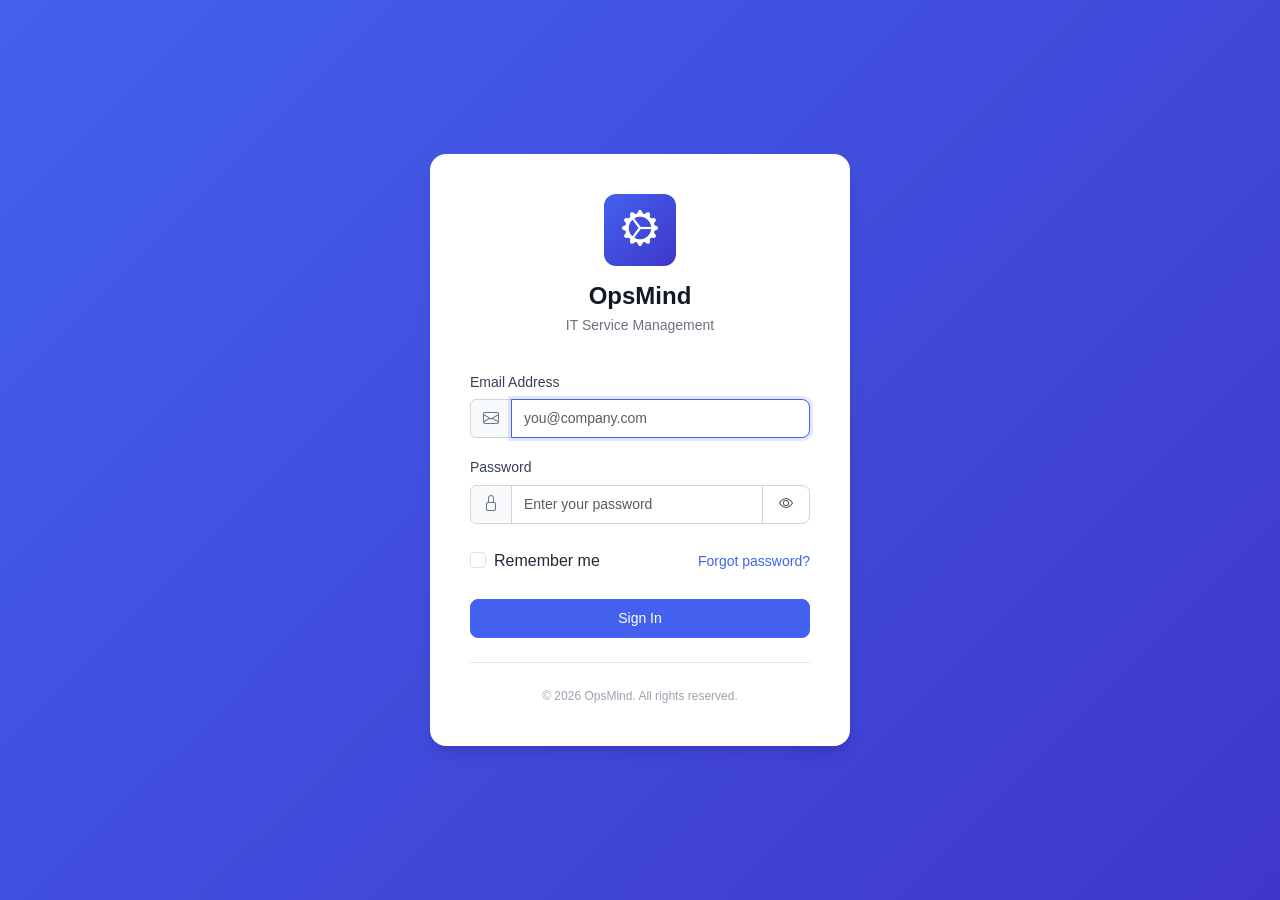
==== ai-insights.html @ b930836d "feat: Add AI Insights page and integrate SLA breach prediction functionality - Updated config.js to " ====
<!DOCTYPE html>
<html lang="en">
<head>
    <meta charset="UTF-8">
    <meta name="viewport" content="width=device-width, initial-scale=1.0">
    <meta name="description" content="OpsMind AI Insights - SLA Breach Predictions">
    <title>AI Insights - OpsMind</title>
    
    <!-- Bootstrap 5 CSS -->
    <link href="https://cdn.jsdelivr.net/npm/bootstrap@5.3.2/dist/css/bootstrap.min.css" rel="stylesheet">
    <!-- Bootstrap Icons -->
    <link href="https://cdn.jsdelivr.net/npm/bootstrap-icons@1.11.1/font/bootstrap-icons.css" rel="stylesheet">
    <!-- Custom CSS -->
    <link href="/assets/css/main.css" rel="stylesheet">

    <!-- Runtime config (must be before any app/service scripts) -->
    <script src="/assets/js/config.js"></script>
</head>
<body class="app-body">
    <!-- Navigation -->
    <nav class="navbar-main" id="navbar-container">
        <button class="navbar-menu-item sidebar-toggle" id="sidebarToggle" aria-label="Toggle sidebar">
            <i class="bi bi-list"></i>
        </button>
        <a href="dashboard.html" class="navbar-brand">
            <span class="navbar-brand-icon"><i class="bi bi-gear-wide-connected"></i></span>
            <span class="d-none d-sm-inline">OpsMind</span>
        </a>
        <div class="navbar-menu">
            <button class="navbar-menu-item d-none d-md-flex" id="globalSearch" aria-label="Global search"><i class="bi bi-search"></i></button>
            <button class="navbar-menu-item" id="notificationsBtn" aria-label="Notifications"><i class="bi bi-bell"></i><span class="notification-badge" id="notificationBadge"></span></button>
            <button class="navbar-menu-item d-none d-md-flex" id="helpBtn" aria-label="Help"><i class="bi bi-question-circle"></i></button>
            <div class="dropdown">
                <div class="navbar-user" data-bs-toggle="dropdown" aria-expanded="false" role="button">
                    <div class="navbar-user-avatar" id="userAvatar">DU</div>
                    <div class="navbar-user-info">
                        <div class="navbar-user-name" id="userName">Demo User</div>
                        <div class="navbar-user-role" id="userRole">Technician</div>
                    </div>
                    <i class="bi bi-chevron-down d-none d-md-inline text-muted"></i>
                </div>
                <ul class="dropdown-menu dropdown-menu-end">
                    <li><div class="dropdown-header"><strong id="dropdownUserName">Demo User</strong><small class="text-muted d-block" id="dropdownUserEmail">demo@opsmind.io</small></div></li>
                    <li><hr class="dropdown-divider"></li>
                    <li><a class="dropdown-item" href="#"><i class="bi bi-person me-2"></i> Profile</a></li>
                    <li><a class="dropdown-item" href="#"><i class="bi bi-gear me-2"></i> Settings</a></li>
                    <li><hr class="dropdown-divider"></li>
                    <li><a class="dropdown-item text-danger" href="#" id="logoutBtn"><i class="bi bi-box-arrow-right me-2"></i> Sign Out</a></li>
                </ul>
            </div>
        </div>
    </nav>

    <div class="app-wrapper">
        <!-- Sidebar -->
        <aside class="sidebar" id="sidebar-container">
            <nav class="sidebar-nav">
                <div class="sidebar-section">
                    <div class="sidebar-section-title">Main</div>
                    <a href="dashboard.html" class="sidebar-link" data-page="dashboard"><i class="bi bi-grid-1x2"></i><span>Dashboard</span></a>
                    <a href="tickets.html" class="sidebar-link" data-page="tickets"><i class="bi bi-ticket-detailed"></i><span>Tickets</span></a>
                    <a href="workflows.html" class="sidebar-link" data-page="workflows"><i class="bi bi-diagram-3"></i><span>Workflows</span></a>
                </div>
                <div class="sidebar-section">
                    <div class="sidebar-section-title">Management</div>
                    <a href="#" class="sidebar-link" data-page="assets"><i class="bi bi-hdd-stack"></i><span>Assets</span></a>
                    <a href="#" class="sidebar-link" data-page="knowledge"><i class="bi bi-book"></i><span>Knowledge Base</span></a>
                    <a href="#" class="sidebar-link" data-page="sla"><i class="bi bi-speedometer2"></i><span>SLA Policies</span></a>
                </div>
                <div class="sidebar-section">
                    <div class="sidebar-section-title">AI & Automation</div>
                    <a href="ai-insights.html" class="sidebar-link active" data-page="ai-insights"><i class="bi bi-robot"></i><span>AI Insights</span></a>
                    <a href="#" class="sidebar-link" data-page="automations"><i class="bi bi-lightning-charge"></i><span>Automations</span></a>
                </div>
                <div class="sidebar-section">
                    <div class="sidebar-section-title">Reports</div>
                    <a href="#" class="sidebar-link" data-page="analytics"><i class="bi bi-graph-up"></i><span>Analytics</span></a>
                    <a href="#" class="sidebar-link" data-page="reports"><i class="bi bi-file-earmark-bar-graph"></i><span>Reports</span></a>
                </div>
            </nav>
        </aside>
        <div class="sidebar-backdrop" id="sidebarBackdrop"></div>

        <!-- Main Content -->
        <main class="main-content">
            <!-- Page Header -->
            <div class="page-header">
                <div class="page-header-content">
                    <h1 class="page-title">
                        <i class="bi bi-robot me-2"></i>AI Insights
                    </h1>
                    <p class="page-subtitle">Analyze tickets with AI-powered SLA breach predictions</p>
                </div>
            </div>

            <!-- Page Content -->
            <div class="page-content">
                <!-- Info Card -->
                <div class="alert alert-info d-flex align-items-center mb-4" role="alert">
                    <i class="bi bi-info-circle-fill me-2 fs-5"></i>
                    <div>
                        Click the <strong>"Analyze"</strong> button next to any ticket to get AI-powered SLA breach predictions. Your feedback helps improve our AI models.
                    </div>
                </div>

                <!-- Tickets Table Card -->
                <div class="card">
                    <div class="card-header d-flex justify-content-between align-items-center">
                        <div class="d-flex align-items-center">
                            <h5 class="card-title mb-0">
                                <i class="bi bi-ticket-detailed me-2"></i>
                                <span id="ticketCount">All Tickets</span>
                            </h5>
                        </div>
                        <div class="d-flex gap-2">
                            <button class="btn btn-outline-secondary btn-sm" id="refreshBtn">
                                <i class="bi bi-arrow-clockwise me-1"></i> Refresh
                            </button>
                        </div>
                    </div>
                    <div class="card-body p-0">
                        <!-- Table View -->
                        <div class="table-responsive" id="tableView">
                            <table class="table table-hover align-middle mb-0">
                                <thead>
                                    <tr>
                                        <th>Ticket ID</th>
                                        <th>Subject</th>
                                        <th>Priority</th>
                                        <th>Status</th>
                                        <th>Created</th>
                                        <th class="text-end">AI Analysis</th>
                                    </tr>
                                </thead>
                                <tbody id="ticketsTableBody">
                                    <!-- Loading skeleton rows -->
                                    <tr class="loading-row">
                                        <td colspan="6">
                                            <div class="d-flex justify-content-center py-4">
                                                <div class="spinner-border text-primary" role="status">
                                                    <span class="visually-hidden">Loading tickets...</span>
                                                </div>
                                            </div>
                                        </td>
                                    </tr>
                                </tbody>
                            </table>
                        </div>

                        <!-- Empty State -->
                        <div class="empty-state d-none" id="ticketsEmpty">
                            <i class="bi bi-inbox"></i>
                            <h4>No Tickets Found</h4>
                            <p>There are no tickets to analyze.</p>
                        </div>

                        <!-- Error State -->
                        <div class="error-state d-none" id="ticketsError">
                            <i class="bi bi-exclamation-circle"></i>
                            <h4>Unable to Load Tickets</h4>
                            <p id="ticketsErrorMessage">An error occurred while loading tickets.</p>
                            <button class="btn btn-primary" id="retryLoadTickets">
                                <i class="bi bi-arrow-clockwise me-1"></i> Try Again
                            </button>
                        </div>
                    </div>
                    <div class="card-footer" id="ticketsPagination">
                        <!-- Pagination -->
                        <div class="d-flex justify-content-between align-items-center">
                            <div class="pagination-info">
                                Showing <span id="showingFrom">1</span> to <span id="showingTo">10</span> of <span id="totalTickets">0</span> tickets
                            </div>
                            <nav aria-label="Tickets pagination">
                                <ul class="pagination pagination-sm mb-0" id="paginationList">
                                    <!-- Pagination will be rendered here -->
                                </ul>
                            </nav>
                        </div>
                    </div>
                </div>
            </div>
        </main>
    </div>

    <!-- AI Analysis Modal -->
    <div class="modal fade" id="aiAnalysisModal" tabindex="-1" aria-labelledby="aiAnalysisModalLabel" aria-hidden="true">
        <div class="modal-dialog modal-dialog-centered">
            <div class="modal-content">
                <div class="modal-header bg-primary text-white">
                    <h5 class="modal-title" id="aiAnalysisModalLabel">
                        <i class="bi bi-robot me-2"></i>AI SLA Breach Analysis
                    </h5>
                    <button type="button" class="btn-close btn-close-white" data-bs-dismiss="modal" aria-label="Close"></button>
                </div>
                <div class="modal-body">
                    <!-- Loading State -->
                    <div class="text-center py-4" id="analysisLoading">
                        <div class="spinner-border text-primary mb-3" role="status">
                            <span class="visually-hidden">Analyzing...</span>
                        </div>
                        <p class="text-muted mb-0">AI is analyzing the ticket...</p>
                    </div>

                    <!-- Analysis Result -->
                    <div class="d-none" id="analysisResult">
                        <!-- Ticket Info -->
                        <div class="mb-4">
                            <label class="text-muted small">Ticket</label>
                            <p class="fw-medium mb-0" id="analysisTicketId"></p>
                            <p class="text-truncate mb-0" id="analysisTicketSubject"></p>
                        </div>

                        <!-- SLA Breach Percentage -->
                        <div class="text-center mb-4">
                            <label class="text-muted small d-block mb-2">SLA Breach Probability</label>
                            <div class="position-relative d-inline-block">
                                <div class="sla-gauge">
                                    <svg viewBox="0 0 120 120" width="120" height="120">
                                        <circle cx="60" cy="60" r="54" fill="none" stroke="#e9ecef" stroke-width="12"/>
                                        <circle cx="60" cy="60" r="54" fill="none" stroke-width="12" stroke-linecap="round"
                                            id="slaGaugeCircle"
                                            stroke="#28a745"
                                            stroke-dasharray="339.292"
                                            stroke-dashoffset="339.292"
                                            transform="rotate(-90 60 60)"/>
                                    </svg>
                                    <div class="sla-gauge-value">
                                        <span id="slaPercentage" class="fs-2 fw-bold">0</span>
                                        <span class="fs-6">%</span>
                                    </div>
                                </div>
                            </div>
                            <p class="mt-2 mb-0" id="slaRiskLevel">
                                <span class="badge bg-success">Low Risk</span>
                            </p>
                        </div>

                        <!-- AI Analysis Details -->
                        <div class="mb-4">
                            <label class="text-muted small">AI Analysis</label>
                            <p class="mb-0" id="analysisDetails">Based on similar tickets and current workload, this ticket has a low probability of breaching its SLA.</p>
                        </div>

                        <!-- Feedback Section -->
                        <div class="border-top pt-3">
                            <label class="form-label fw-medium">
                                <i class="bi bi-chat-left-quote me-1"></i>
                                Was this prediction accurate?
                            </label>
                            <div class="d-flex gap-3" id="feedbackOptions">
                                <div class="form-check">
                                    <input class="form-check-input" type="radio" name="feedbackAccuracy" id="feedbackYes" value="yes">
                                    <label class="form-check-label" for="feedbackYes">
                                        <i class="bi bi-hand-thumbs-up me-1 text-success"></i> Yes, accurate
                                    </label>
                                </div>
                                <div class="form-check">
                                    <input class="form-check-input" type="radio" name="feedbackAccuracy" id="feedbackNo" value="no">
                                    <label class="form-check-label" for="feedbackNo">
                                        <i class="bi bi-hand-thumbs-down me-1 text-danger"></i> No, inaccurate
                                    </label>
                                </div>
                            </div>
                            <div class="d-none mt-3" id="feedbackSubmitted">
                                <div class="alert alert-success mb-0 py-2">
                                    <i class="bi bi-check-circle me-1"></i>
                                    Thank you for your feedback! This helps improve our AI model.
                                </div>
                            </div>
                        </div>
                    </div>

                    <!-- Error State -->
                    <div class="text-center py-4 d-none" id="analysisError">
                        <i class="bi bi-exclamation-circle text-danger fs-1 mb-3 d-block"></i>
                        <h5>Analysis Failed</h5>
                        <p class="text-muted mb-0" id="analysisErrorMessage">Unable to analyze this ticket. Please try again.</p>
                    </div>
                </div>
                <div class="modal-footer">
                    <button type="button" class="btn btn-secondary" data-bs-dismiss="modal">Close</button>
                    <button type="button" class="btn btn-primary d-none" id="submitFeedbackBtn">
                        <i class="bi bi-send me-1"></i> Submit Feedback
                    </button>
                </div>
            </div>
        </div>
    </div>

    <!-- Bootstrap 5 JS Bundle -->
    <script src="https://cdn.jsdelivr.net/npm/bootstrap@5.3.2/dist/js/bootstrap.bundle.min.js"></script>
    
    <!-- App Scripts -->
    <!-- Main app initialization (handles sidebar, navbar, user info) -->
    <script type="module" src="/assets/js/app.js"></script>
    
    <!-- Page-specific scripts -->
    <script type="module">
        import { initAIInsightsPage } from '/assets/js/pages/ai-insights.js';
        
        // Wait for app to be ready before initializing page
        document.addEventListener('app:ready', () => {
            console.log('[AI Insights] App ready, initializing page...');
            initAIInsightsPage();
        });
        
        // Fallback: also listen to DOMContentLoaded in case app:ready already fired
        if (document.readyState === 'loading') {
            document.addEventListener('DOMContentLoaded', () => {
                // Wait a bit to give app.js time to initialize
                setTimeout(() => {
                    if (!document.querySelector('.ai-insights-page-initialized')) {
                        console.log('[AI Insights] Initializing from DOMContentLoaded...');
                        initAIInsightsPage();
                    }
                }, 100);
            });
        }
    </script>

    <style>
        /* SLA Gauge Styles */
        .sla-gauge {
            position: relative;
            display: inline-block;
        }
        .sla-gauge-value {
            position: absolute;
            top: 50%;
            left: 50%;
            transform: translate(-50%, -50%);
            text-align: center;
        }
        .sla-gauge svg {
            transform: rotate(0deg);
        }
    </style>
</body>
</html>
---- assets/css/main.css ----
/**
 * OpsMind - IT Service Management System
 * Main Stylesheet
 * 
 * Design System:
 * - Primary: #4361ee (Professional Blue)
 * - Secondary: #3f37c9 (Deep Blue)
 * - Success: #10b981 (Green)
 * - Warning: #f59e0b (Amber)
 * - Danger: #ef4444 (Red)
 * - Info: #06b6d4 (Cyan)
 */

/* ====================================
   CSS Custom Properties (Variables)
   ==================================== */
:root {
    /* Brand Colors */
    --color-primary: #4361ee;
    --color-primary-hover: #3651d4;
    --color-primary-light: #eef2ff;
    --color-secondary: #3f37c9;
    
    /* Status Colors */
    --color-success: #10b981;
    --color-success-light: #d1fae5;
    --color-warning: #f59e0b;
    --color-warning-light: #fef3c7;
    --color-danger: #ef4444;
    --color-danger-light: #fee2e2;
    --color-info: #06b6d4;
    --color-info-light: #cffafe;
    
    /* Neutral Colors */
    --color-gray-50: #f9fafb;
    --color-gray-100: #f3f4f6;
    --color-gray-200: #e5e7eb;
    --color-gray-300: #d1d5db;
    --color-gray-400: #9ca3af;
    --color-gray-500: #6b7280;
    --color-gray-600: #4b5563;
    --color-gray-700: #374151;
    --color-gray-800: #1f2937;
    --color-gray-900: #111827;
    
    /* Layout */
    --sidebar-width: 260px;
    --sidebar-collapsed-width: 70px;
    --navbar-height: 60px;
    --content-padding: 24px;
    
    /* Typography */
    --font-family: 'Inter', -apple-system, BlinkMacSystemFont, 'Segoe UI', Roboto, Oxygen, Ubuntu, sans-serif;
    --font-size-xs: 0.75rem;
    --font-size-sm: 0.875rem;
    --font-size-base: 1rem;
    --font-size-lg: 1.125rem;
    --font-size-xl: 1.25rem;
    --font-size-2xl: 1.5rem;
    --font-size-3xl: 1.875rem;
    
    /* Shadows */
    --shadow-sm: 0 1px 2px 0 rgb(0 0 0 / 0.05);
    --shadow: 0 1px 3px 0 rgb(0 0 0 / 0.1), 0 1px 2px -1px rgb(0 0 0 / 0.1);
    --shadow-md: 0 4px 6px -1px rgb(0 0 0 / 0.1), 0 2px 4px -2px rgb(0 0 0 / 0.1);
    --shadow-lg: 0 10px 15px -3px rgb(0 0 0 / 0.1), 0 4px 6px -4px rgb(0 0 0 / 0.1);
    
    /* Border Radius */
    --radius-sm: 0.25rem;
    --radius: 0.5rem;
    --radius-lg: 0.75rem;
    --radius-xl: 1rem;
    
    /* Transitions */
    --transition-fast: 150ms ease;
    --transition-base: 200ms ease;
    --transition-slow: 300ms ease;
}

/* ====================================
   Base Styles
   ==================================== */
* {
    box-sizing: border-box;
}

html {
    height: 100%;
}

body {
    font-family: var(--font-family);
    font-size: var(--font-size-base);
    line-height: 1.6;
    color: var(--color-gray-800);
    background-color: var(--color-gray-100);
    margin: 0;
    padding: 0;
    min-height: 100%;
    -webkit-font-smoothing: antialiased;
    -moz-osx-font-smoothing: grayscale;
}

/* ====================================
   Login Page Styles
   ==================================== */
.login-page {
    min-height: 100vh;
    display: flex;
    align-items: center;
    justify-content: center;
    background: linear-gradient(135deg, var(--color-primary) 0%, var(--color-secondary) 100%);
    padding: 20px;
}

.login-container {
    width: 100%;
    max-width: 420px;
}

.login-card {
    background: white;
    border-radius: var(--radius-xl);
    box-shadow: var(--shadow-lg);
    padding: 40px;
}

.login-header {
    text-align: center;
    margin-bottom: 32px;
}

.login-logo {
    width: 72px;
    height: 72px;
    background: linear-gradient(135deg, var(--color-primary) 0%, var(--color-secondary) 100%);
    border-radius: var(--radius-lg);
    display: flex;
    align-items: center;
    justify-content: center;
    margin: 0 auto 16px;
}

.login-logo i {
    font-size: 36px;
    color: white;
}

.login-title {
    font-size: var(--font-size-2xl);
    font-weight: 700;
    color: var(--color-gray-900);
    margin: 0 0 4px 0;
}

.login-subtitle {
    font-size: var(--font-size-sm);
    color: var(--color-gray-500);
    margin: 0;
}

.login-footer {
    text-align: center;
    margin-top: 24px;
    padding-top: 24px;
    border-top: 1px solid var(--color-gray-200);
}

.login-footer p {
    font-size: var(--font-size-xs);
    color: var(--color-gray-400);
    margin: 0;
}

.forgot-password-link {
    font-size: var(--font-size-sm);
    color: var(--color-primary);
    text-decoration: none;
}

.forgot-password-link:hover {
    text-decoration: underline;
}

.btn-login {
    padding: 12px 24px;
    font-weight: 600;
}

.btn-login .btn-loader {
    display: inline-flex;
    align-items: center;
}

/* ====================================
   App Layout
   ==================================== */
.app-body {
    overflow-x: hidden;
}

.app-wrapper {
    display: flex;
    min-height: calc(100vh - var(--navbar-height));
    padding-top: var(--navbar-height);
}

/* ====================================
   Navbar Styles
   ==================================== */
.navbar-main {
    position: fixed;
    top: 0;
    left: 0;
    right: 0;
    height: var(--navbar-height);
    background: white;
    border-bottom: 1px solid var(--color-gray-200);
    z-index: 1030;
    display: flex;
    align-items: center;
    padding: 0 16px;
}

.navbar-brand {
    display: flex;
    align-items: center;
    gap: 12px;
    text-decoration: none;
    color: var(--color-gray-900);
    font-weight: 700;
    font-size: var(--font-size-lg);
}

.navbar-brand-icon {
    width: 36px;
    height: 36px;
    background: linear-gradient(135deg, var(--color-primary) 0%, var(--color-secondary) 100%);
    border-radius: var(--radius);
    display: flex;
    align-items: center;
    justify-content: center;
    color: white;
    font-size: 18px;
}

.navbar-menu {
    display: flex;
    align-items: center;
    gap: 8px;
    margin-left: auto;
}

.navbar-menu-item {
    display: flex;
    align-items: center;
    justify-content: center;
    width: 40px;
    height: 40px;
    border-radius: var(--radius);
    color: var(--color-gray-600);
    background: transparent;
    border: none;
    cursor: pointer;
    transition: all var(--transition-fast);
    position: relative;
}

.navbar-menu-item:hover {
    background: var(--color-gray-100);
    color: var(--color-gray-900);
}

.navbar-menu-item .notification-badge {
    position: absolute;
    top: 6px;
    right: 6px;
    width: 8px;
    height: 8px;
    background: var(--color-danger);
    border-radius: 50%;
    border: 2px solid white;
}

.navbar-user {
    display: flex;
    align-items: center;
    gap: 10px;
    padding: 6px 12px;
    border-radius: var(--radius);
    cursor: pointer;
    transition: background var(--transition-fast);
}

.navbar-user:hover {
    background: var(--color-gray-100);
}

.navbar-user-avatar {
    width: 32px;
    height: 32px;
    border-radius: 50%;
    background: var(--color-primary-light);
    color: var(--color-primary);
    display: flex;
    align-items: center;
    justify-content: center;
    font-weight: 600;
    font-size: var(--font-size-sm);
}

.navbar-user-info {
    display: none;
}

@media (min-width: 768px) {
    .navbar-user-info {
        display: block;
    }
    
    .navbar-user-name {
        font-size: var(--font-size-sm);
        font-weight: 600;
        color: var(--color-gray-900);
        line-height: 1.2;
    }
    
    .navbar-user-role {
        font-size: var(--font-size-xs);
        color: var(--color-gray-500);
        line-height: 1.2;
    }
}

/* ====================================
   Sidebar Styles
   ==================================== */
.sidebar {
    position: fixed;
    left: 0;
    top: var(--navbar-height);
    bottom: 0;
    width: var(--sidebar-width);
    background: var(--color-gray-900);
    overflow-y: auto;
    overflow-x: hidden;
    z-index: 1020;
    transition: transform var(--transition-base), width var(--transition-base);
}

.sidebar-nav {
    padding: 16px 12px;
}

.sidebar-section {
    margin-bottom: 24px;
}

.sidebar-section-title {
    font-size: var(--font-size-xs);
    font-weight: 600;
    color: var(--color-gray-500);
    text-transform: uppercase;
    letter-spacing: 0.05em;
    padding: 0 12px;
    margin-bottom: 8px;
}

.sidebar-link {
    display: flex;
    align-items: center;
    gap: 12px;
    padding: 10px 12px;
    border-radius: var(--radius);
    color: var(--color-gray-400);
    text-decoration: none;
    font-size: var(--font-size-sm);
    font-weight: 500;
    transition: all var(--transition-fast);
}

.sidebar-link:hover {
    background: rgba(255, 255, 255, 0.08);
    color: white;
}

.sidebar-link.active {
    background: var(--color-primary);
    color: white;
}

.sidebar-link i {
    font-size: 18px;
    width: 20px;
    text-align: center;
}

.sidebar-link-badge {
    margin-left: auto;
    background: var(--color-danger);
    color: white;
    font-size: var(--font-size-xs);
    padding: 2px 8px;
    border-radius: 10px;
    font-weight: 600;
}

/* Sidebar mobile toggle */
.sidebar-toggle {
    display: none;
}

/* Mobile sidebar */
@media (max-width: 991.98px) {
    .sidebar {
        transform: translateX(-100%);
        z-index: 1050;
        transition: transform 0.3s ease;
    }
    
    .sidebar.show {
        transform: translateX(0);
    }
    
    .sidebar-toggle {
        display: flex;
    }
    
    .sidebar-backdrop {
        display: none;
        position: fixed;
        inset: 0;
        background: rgba(0, 0, 0, 0.5);
        z-index: 1040;
        z-index: 1015;
    }
    
    .sidebar-backdrop.show {
        display: block;
    }
}

/* ====================================
   Main Content Styles
   ==================================== */
.main-content {
    flex: 1;
    margin-left: var(--sidebar-width);
    min-height: calc(100vh - var(--navbar-height));
    background: var(--color-gray-100);
    width: calc(100% - var(--sidebar-width));
}

@media (max-width: 991.98px) {
    .main-content {
        margin-left: 0;
        width: 100%;
    }
}

/* ====================================
   Page Header
   ==================================== */
.page-header {
    background: white;
    border-bottom: 1px solid var(--color-gray-200);
    padding: 20px var(--content-padding);
    margin: 0 0 0 0;
    display: flex;
    flex-wrap: wrap;
    gap: 16px;
    justify-content: space-between;
    align-items: center;
}

.page-title {
    font-size: var(--font-size-2xl);
    font-weight: 700;
    color: var(--color-gray-900);
    margin: 0;
}

.page-subtitle {
    font-size: var(--font-size-sm);
    color: var(--color-gray-500);
    margin: 4px 0 0 0;
}

.page-header-actions {
    display: flex;
    gap: 8px;
    flex-wrap: wrap;
}

/* ====================================
   Page Content
   ==================================== */
.page-content {
    padding: var(--content-padding);
}

/* ====================================
   Stat Cards (Dashboard)
   ==================================== */
.stat-card {
    background: white;
    border-radius: var(--radius-lg);
    box-shadow: var(--shadow);
    overflow: hidden;
    transition: transform var(--transition-fast), box-shadow var(--transition-fast);
}

.stat-card:hover {
    transform: translateY(-2px);
    box-shadow: var(--shadow-md);
}

.stat-card-body {
    padding: 20px;
    display: flex;
    gap: 16px;
}

.stat-icon {
    width: 48px;
    height: 48px;
    border-radius: var(--radius);
    display: flex;
    align-items: center;
    justify-content: center;
    font-size: 24px;
    flex-shrink: 0;
}

.stat-card-primary .stat-icon {
    background: var(--color-primary-light);
    color: var(--color-primary);
}

.stat-card-info .stat-icon {
    background: var(--color-info-light);
    color: var(--color-info);
}

.stat-card-danger .stat-icon {
    background: var(--color-danger-light);
    color: var(--color-danger);
}

.stat-card-success .stat-icon {
    background: var(--color-success-light);
    color: var(--color-success);
}

.stat-info {
    flex: 1;
    min-width: 0;
}

.stat-label {
    font-size: var(--font-size-sm);
    color: var(--color-gray-500);
    margin: 0;
}

.stat-value {
    font-size: var(--font-size-2xl);
    font-weight: 700;
    color: var(--color-gray-900);
    margin: 4px 0;
    line-height: 1.2;
}

.stat-change {
    font-size: var(--font-size-xs);
    margin: 0;
}

.stat-change.positive {
    color: var(--color-success);
}

.stat-change.negative {
    color: var(--color-danger);
}

.stat-change.neutral {
    color: var(--color-gray-500);
}

/* Mini stat cards (Workflows page) */
.stat-card-mini {
    background: white;
    border-radius: var(--radius);
    padding: 16px;
    display: flex;
    align-items: center;
    gap: 12px;
    box-shadow: var(--shadow-sm);
}

.stat-icon-mini {
    width: 40px;
    height: 40px;
    border-radius: var(--radius);
    display: flex;
    align-items: center;
    justify-content: center;
    font-size: 18px;
}

.stat-label-mini {
    font-size: var(--font-size-xs);
    color: var(--color-gray-500);
    margin: 0;
}

.stat-value-mini {
    font-size: var(--font-size-xl);
    font-weight: 700;
    color: var(--color-gray-900);
    margin: 0;
}

/* ====================================
   Dashboard Cards
   ==================================== */
.dashboard-card {
    height: 100%;
    border: none;
    box-shadow: var(--shadow);
    border-radius: var(--radius-lg);
}

.dashboard-card .card-header {
    background: transparent;
    border-bottom: 1px solid var(--color-gray-200);
    padding: 16px 20px;
    display: flex;
    justify-content: space-between;
    align-items: center;
}

.dashboard-card .card-title {
    font-size: var(--font-size-base);
    font-weight: 600;
    color: var(--color-gray-900);
    margin: 0;
    display: flex;
    align-items: center;
}

.dashboard-card .card-footer {
    background: transparent;
    border-top: 1px solid var(--color-gray-200);
    padding: 12px 20px;
}

/* ====================================
   Chart Styles
   ==================================== */
.chart-container {
    min-height: 250px;
    position: relative;
}

.chart-loading {
    position: absolute;
    inset: 0;
    display: flex;
    align-items: center;
    justify-content: center;
    background: white;
}

.simple-bar-chart {
    display: flex;
    align-items: flex-end;
    justify-content: space-around;
    height: 200px;
    padding: 20px 10px;
    gap: 8px;
}

.bar-group {
    display: flex;
    gap: 4px;
    align-items: flex-end;
    flex: 1;
    max-width: 60px;
}

.bar {
    flex: 1;
    border-radius: 4px 4px 0 0;
    min-height: 4px;
    transition: height var(--transition-base);
}

.bar-created {
    background: var(--color-primary);
}

.bar-resolved {
    background: var(--color-success);
}

.bar-label {
    text-align: center;
    font-size: var(--font-size-xs);
    color: var(--color-gray-500);
    margin-top: 8px;
}

.chart-legend {
    display: flex;
    justify-content: center;
    gap: 24px;
    padding-top: 16px;
    border-top: 1px solid var(--color-gray-200);
    margin-top: 16px;
}

.legend-item {
    display: flex;
    align-items: center;
    gap: 8px;
    font-size: var(--font-size-sm);
    color: var(--color-gray-600);
}

.legend-color {
    width: 12px;
    height: 12px;
    border-radius: 2px;
}

/* ====================================
   Activity List
   ==================================== */
.activity-list {
    max-height: 350px;
    overflow-y: auto;
}

.activity-item {
    display: flex;
    gap: 12px;
    padding: 12px 20px;
    border-bottom: 1px solid var(--color-gray-100);
    transition: background var(--transition-fast);
}

.activity-item:hover {
    background: var(--color-gray-50);
}

.activity-item:last-child {
    border-bottom: none;
}

.activity-icon {
    width: 32px;
    height: 32px;
    border-radius: 50%;
    display: flex;
    align-items: center;
    justify-content: center;
    font-size: 14px;
    flex-shrink: 0;
}

.activity-icon.ticket-created {
    background: var(--color-primary-light);
    color: var(--color-primary);
}

.activity-icon.ticket-resolved {
    background: var(--color-success-light);
    color: var(--color-success);
}

.activity-icon.workflow-triggered {
    background: var(--color-info-light);
    color: var(--color-info);
}

.activity-icon.sla-warning {
    background: var(--color-warning-light);
    color: var(--color-warning);
}

.activity-content {
    flex: 1;
    min-width: 0;
}

.activity-text {
    font-size: var(--font-size-sm);
    color: var(--color-gray-700);
    margin: 0;
    line-height: 1.4;
}

.activity-text strong {
    color: var(--color-gray-900);
}

.activity-time {
    font-size: var(--font-size-xs);
    color: var(--color-gray-400);
    margin-top: 2px;
}

/* ====================================
   Filter Card
   ==================================== */
.filter-card {
    border: none;
    box-shadow: var(--shadow-sm);
    border-radius: var(--radius-lg);
}

/* ====================================
   Tables
   ==================================== */
.table {
    margin-bottom: 0;
}

.table thead th {
    background: var(--color-gray-50);
    font-size: var(--font-size-sm);
    font-weight: 600;
    color: var(--color-gray-600);
    border-bottom: 1px solid var(--color-gray-200);
    padding: 12px 16px;
    white-space: nowrap;
}

.table tbody td {
    padding: 12px 16px;
    vertical-align: middle;
    border-bottom: 1px solid var(--color-gray-100);
    font-size: var(--font-size-sm);
}

.table tbody tr:hover {
    background: var(--color-gray-50);
}

.table-hover tbody tr {
    cursor: pointer;
}

/* Sortable headers */
.sortable {
    cursor: pointer;
    user-select: none;
}

.sortable:hover {
    background: var(--color-gray-100);
}

.sort-icon {
    font-size: 12px;
    margin-left: 4px;
    opacity: 0.5;
}

.sortable.asc .sort-icon::before {
    content: "\F282"; /* chevron-up */
}

.sortable.desc .sort-icon::before {
    content: "\F286"; /* chevron-down */
}

/* ====================================
   Status Badges
   ==================================== */
.badge {
    font-weight: 500;
    padding: 4px 10px;
    font-size: var(--font-size-xs);
    border-radius: var(--radius);
}

/* Status badges */
.badge-status-open {
    background: var(--color-primary-light);
    color: var(--color-primary);
}

.badge-status-in_progress,
.badge-status-in-progress {
    background: var(--color-info-light);
    color: var(--color-info);
}

.badge-status-pending {
    background: var(--color-warning-light);
    color: var(--color-warning);
}

.badge-status-resolved {
    background: var(--color-success-light);
    color: var(--color-success);
}

.badge-status-closed {
    background: var(--color-gray-200);
    color: var(--color-gray-600);
}

/* Priority badges */
.badge-priority-critical {
    background: var(--color-danger);
    color: white;
}

.badge-priority-high {
    background: var(--color-warning);
    color: var(--color-gray-900);
}

.badge-priority-medium {
    background: var(--color-info-light);
    color: var(--color-info);
}

.badge-priority-low {
    background: var(--color-gray-200);
    color: var(--color-gray-600);
}

/* Workflow status badges */
.badge-workflow-active {
    background: var(--color-success-light);
    color: var(--color-success);
}

.badge-workflow-inactive {
    background: var(--color-gray-200);
    color: var(--color-gray-600);
}

.badge-workflow-draft {
    background: var(--color-warning-light);
    color: var(--color-warning);
}

/* Execution status badges */
.badge-execution-running {
    background: var(--color-info-light);
    color: var(--color-info);
}

.badge-execution-completed {
    background: var(--color-success-light);
    color: var(--color-success);
}

.badge-execution-failed {
    background: var(--color-danger-light);
    color: var(--color-danger);
}

.badge-execution-cancelled {
    background: var(--color-gray-200);
    color: var(--color-gray-600);
}

/* ====================================
   Empty & Error States
   ==================================== */
.empty-state,
.error-state {
    text-align: center;
    padding: 48px 24px;
}

.empty-state i,
.error-state i {
    font-size: 48px;
    color: var(--color-gray-300);
    margin-bottom: 16px;
}

.empty-state h4,
.error-state h4 {
    font-size: var(--font-size-lg);
    color: var(--color-gray-700);
    margin: 0 0 8px 0;
}

.empty-state p,
.error-state p {
    font-size: var(--font-size-sm);
    color: var(--color-gray-500);
    margin: 0 0 16px 0;
}

.error-state i {
    color: var(--color-danger);
}

/* ====================================
   Cards (General)
   ==================================== */
.card {
    border: none;
    box-shadow: var(--shadow);
    border-radius: var(--radius-lg);
}

.card-header {
    background: white;
    border-bottom: 1px solid var(--color-gray-200);
    padding: 16px 20px;
}

.card-title {
    font-size: var(--font-size-base);
    font-weight: 600;
    margin: 0;
}

.card-footer {
    background: var(--color-gray-50);
    border-top: 1px solid var(--color-gray-200);
    padding: 12px 20px;
}

/* ====================================
   Workflow Cards
   ==================================== */
.workflow-card {
    border: 1px solid var(--color-gray-200);
    border-radius: var(--radius-lg);
    background: white;
    transition: all var(--transition-fast);
    cursor: pointer;
}

.workflow-card:hover {
    border-color: var(--color-primary);
    box-shadow: var(--shadow-md);
}

.workflow-card-header {
    padding: 16px;
    display: flex;
    justify-content: space-between;
    align-items: flex-start;
    gap: 12px;
}

.workflow-card-title {
    font-size: var(--font-size-base);
    font-weight: 600;
    color: var(--color-gray-900);
    margin: 0 0 4px 0;
}

.workflow-card-desc {
    font-size: var(--font-size-sm);
    color: var(--color-gray-500);
    margin: 0;
    display: -webkit-box;
    -webkit-line-clamp: 2;
    -webkit-box-orient: vertical;
    overflow: hidden;
}

.workflow-card-footer {
    padding: 12px 16px;
    background: var(--color-gray-50);
    border-top: 1px solid var(--color-gray-100);
    border-radius: 0 0 var(--radius-lg) var(--radius-lg);
    display: flex;
    justify-content: space-between;
    align-items: center;
}

.workflow-trigger {
    display: flex;
    align-items: center;
    gap: 6px;
    font-size: var(--font-size-xs);
    color: var(--color-gray-500);
}

.workflow-stats {
    display: flex;
    gap: 16px;
}

.workflow-stat {
    font-size: var(--font-size-xs);
    color: var(--color-gray-500);
}

.workflow-stat strong {
    color: var(--color-gray-700);
}

/* ====================================
   Workflow Steps
   ==================================== */
.workflow-steps {
    border-left: 2px solid var(--color-gray-200);
    margin-left: 16px;
    padding-left: 24px;
}

.workflow-step {
    position: relative;
    padding-bottom: 20px;
}

.workflow-step:last-child {
    padding-bottom: 0;
}

.workflow-step::before {
    content: '';
    position: absolute;
    left: -29px;
    top: 4px;
    width: 12px;
    height: 12px;
    border-radius: 50%;
    background: white;
    border: 2px solid var(--color-gray-300);
}

.workflow-step.completed::before {
    background: var(--color-success);
    border-color: var(--color-success);
}

.workflow-step.running::before {
    background: var(--color-info);
    border-color: var(--color-info);
    animation: pulse 1.5s infinite;
}

.workflow-step.failed::before {
    background: var(--color-danger);
    border-color: var(--color-danger);
}

@keyframes pulse {
    0%, 100% { opacity: 1; }
    50% { opacity: 0.5; }
}

.step-title {
    font-size: var(--font-size-sm);
    font-weight: 600;
    color: var(--color-gray-900);
    margin: 0 0 4px 0;
}

.step-description {
    font-size: var(--font-size-xs);
    color: var(--color-gray-500);
    margin: 0;
}

.step-meta {
    font-size: var(--font-size-xs);
    color: var(--color-gray-400);
    margin-top: 4px;
}

/* ====================================
   Execution Steps
   ==================================== */
.execution-steps {
    border-left: 2px solid var(--color-gray-200);
    margin-left: 16px;
    padding-left: 24px;
}

.execution-step {
    position: relative;
    padding-bottom: 16px;
    padding-right: 16px;
}

.execution-step:last-child {
    padding-bottom: 0;
}

.execution-step::before {
    content: '';
    position: absolute;
    left: -29px;
    top: 4px;
    width: 12px;
    height: 12px;
    border-radius: 50%;
    background: var(--color-gray-300);
}

.execution-step.completed::before {
    background: var(--color-success);
}

.execution-step.running::before {
    background: var(--color-info);
    animation: pulse 1.5s infinite;
}

.execution-step.failed::before {
    background: var(--color-danger);
}

.execution-step.pending::before {
    background: var(--color-gray-300);
}

.execution-step-header {
    display: flex;
    justify-content: space-between;
    align-items: flex-start;
    gap: 12px;
}

.execution-step-title {
    font-size: var(--font-size-sm);
    font-weight: 600;
    color: var(--color-gray-900);
    margin: 0;
}

.execution-step-time {
    font-size: var(--font-size-xs);
    color: var(--color-gray-400);
    white-space: nowrap;
}

.execution-step-message {
    font-size: var(--font-size-xs);
    color: var(--color-gray-500);
    margin: 4px 0 0 0;
    padding: 8px 12px;
    background: var(--color-gray-50);
    border-radius: var(--radius);
}

.execution-step.failed .execution-step-message {
    background: var(--color-danger-light);
    color: var(--color-danger);
}

/* ====================================
   Description Box
   ==================================== */
.description-box {
    padding: 16px;
    background: var(--color-gray-50);
    border-radius: var(--radius);
    font-size: var(--font-size-sm);
    line-height: 1.6;
    color: var(--color-gray-700);
    white-space: pre-wrap;
}

/* ====================================
   AI Recommendations
   ==================================== */
.ai-recommendations-section .card {
    box-shadow: none;
}

.ai-recommendations-section .list-unstyled li {
    display: flex;
    gap: 12px;
    padding: 8px 0;
    font-size: var(--font-size-sm);
}

.ai-recommendations-section .list-unstyled li:not(:last-child) {
    border-bottom: 1px solid var(--color-gray-200);
}

.ai-recommendations-section .list-unstyled li::before {
    content: '\F6CC';
    font-family: 'bootstrap-icons';
    color: var(--color-primary);
}

/* ====================================
   Modals
   ==================================== */
.modal-header {
    border-bottom: 1px solid var(--color-gray-200);
    padding: 16px 24px;
}

.modal-body {
    padding: 24px;
}

.modal-footer {
    border-top: 1px solid var(--color-gray-200);
    padding: 16px 24px;
}

.modal-title {
    font-size: var(--font-size-lg);
    font-weight: 600;
}

/* ====================================
   Pagination
   ==================================== */
.pagination {
    gap: 4px;
}

.page-link {
    border-radius: var(--radius);
    padding: 6px 12px;
    font-size: var(--font-size-sm);
    color: var(--color-gray-700);
    border: 1px solid var(--color-gray-200);
}

.page-link:hover {
    background: var(--color-gray-100);
    border-color: var(--color-gray-300);
    color: var(--color-gray-900);
}

.page-item.active .page-link {
    background: var(--color-primary);
    border-color: var(--color-primary);
    color: white;
}

.page-item.disabled .page-link {
    background: var(--color-gray-50);
    color: var(--color-gray-400);
}

.pagination-info {
    font-size: var(--font-size-sm);
    color: var(--color-gray-500);
}

/* ====================================
   Toasts
   ==================================== */
.toast {
    border: none;
    box-shadow: var(--shadow-lg);
    border-radius: var(--radius);
}

.toast-success {
    background: var(--color-success);
    color: white;
}

.toast-error {
    background: var(--color-danger);
    color: white;
}

.toast-warning {
    background: var(--color-warning);
    color: var(--color-gray-900);
}

.toast-info {
    background: var(--color-info);
    color: white;
}

/* ====================================
   Form Styles
   ==================================== */
.form-label {
    font-size: var(--font-size-sm);
    font-weight: 500;
    color: var(--color-gray-700);
    margin-bottom: 6px;
}

.form-control,
.form-select {
    border: 1px solid var(--color-gray-300);
    border-radius: var(--radius);
    padding: 8px 12px;
    font-size: var(--font-size-sm);
    transition: border-color var(--transition-fast), box-shadow var(--transition-fast);
}

.form-control:focus,
.form-select:focus {
    border-color: var(--color-primary);
    box-shadow: 0 0 0 3px rgba(67, 97, 238, 0.15);
}

.form-control.is-invalid,
.form-select.is-invalid {
    border-color: var(--color-danger);
}

.input-group-text {
    background: var(--color-gray-50);
    border: 1px solid var(--color-gray-300);
    color: var(--color-gray-500);
}

/* ====================================
   Button Styles
   ==================================== */
.btn {
    font-size: var(--font-size-sm);
    font-weight: 500;
    padding: 8px 16px;
    border-radius: var(--radius);
    transition: all var(--transition-fast);
}

.btn-primary {
    background: var(--color-primary);
    border-color: var(--color-primary);
}

.btn-primary:hover {
    background: var(--color-primary-hover);
    border-color: var(--color-primary-hover);
}

.btn-outline-secondary {
    border-color: var(--color-gray-300);
    color: var(--color-gray-700);
}

.btn-outline-secondary:hover {
    background: var(--color-gray-100);
    border-color: var(--color-gray-400);
    color: var(--color-gray-900);
}

.btn-sm {
    padding: 6px 12px;
    font-size: var(--font-size-xs);
}

/* Button loading state */
.btn .btn-loader {
    display: inline-flex;
    align-items: center;
}

/* ====================================
   Utilities
   ==================================== */
.text-truncate-2 {
    display: -webkit-box;
    -webkit-line-clamp: 2;
    -webkit-box-orient: vertical;
    overflow: hidden;
}

.cursor-pointer {
    cursor: pointer;
}

/* Progress bar in table */
.progress-mini {
    height: 6px;
    border-radius: 3px;
    background: var(--color-gray-200);
    min-width: 60px;
}

.progress-mini .progress-bar {
    border-radius: 3px;
}

/* ====================================
   Responsive Adjustments
   ==================================== */
@media (max-width: 767.98px) {
    .page-header {
        padding: 16px;
    }
    
    .page-content {
        padding: 16px;
    }
    
    .page-title {
        font-size: var(--font-size-xl);
    }
    
    .stat-card-body {
        padding: 16px;
    }
    
    .stat-value {
        font-size: var(--font-size-xl);
    }
    
    .modal-dialog {
        margin: 8px;
    }
}

/* ====================================
   Loading Skeleton Animation
   ==================================== */
.placeholder {
    animation: placeholder-shimmer 1.5s ease-in-out infinite;
    background: linear-gradient(
        90deg,
        var(--color-gray-200) 0%,
        var(--color-gray-100) 50%,
        var(--color-gray-200) 100%
    );
    background-size: 200% 100%;
}

@keyframes placeholder-shimmer {
    0% { background-position: 200% 0; }
    100% { background-position: -200% 0; }
}

/* ====================================
   Print Styles
   ==================================== */
@media print {
    .sidebar,
    .navbar-main,
    .page-header-actions,
    .filter-card {
        display: none !important;
    }
    
    .main-content {
        margin-left: 0 !important;
    }
    
    .app-wrapper {
        padding-top: 0 !important;
    }
}
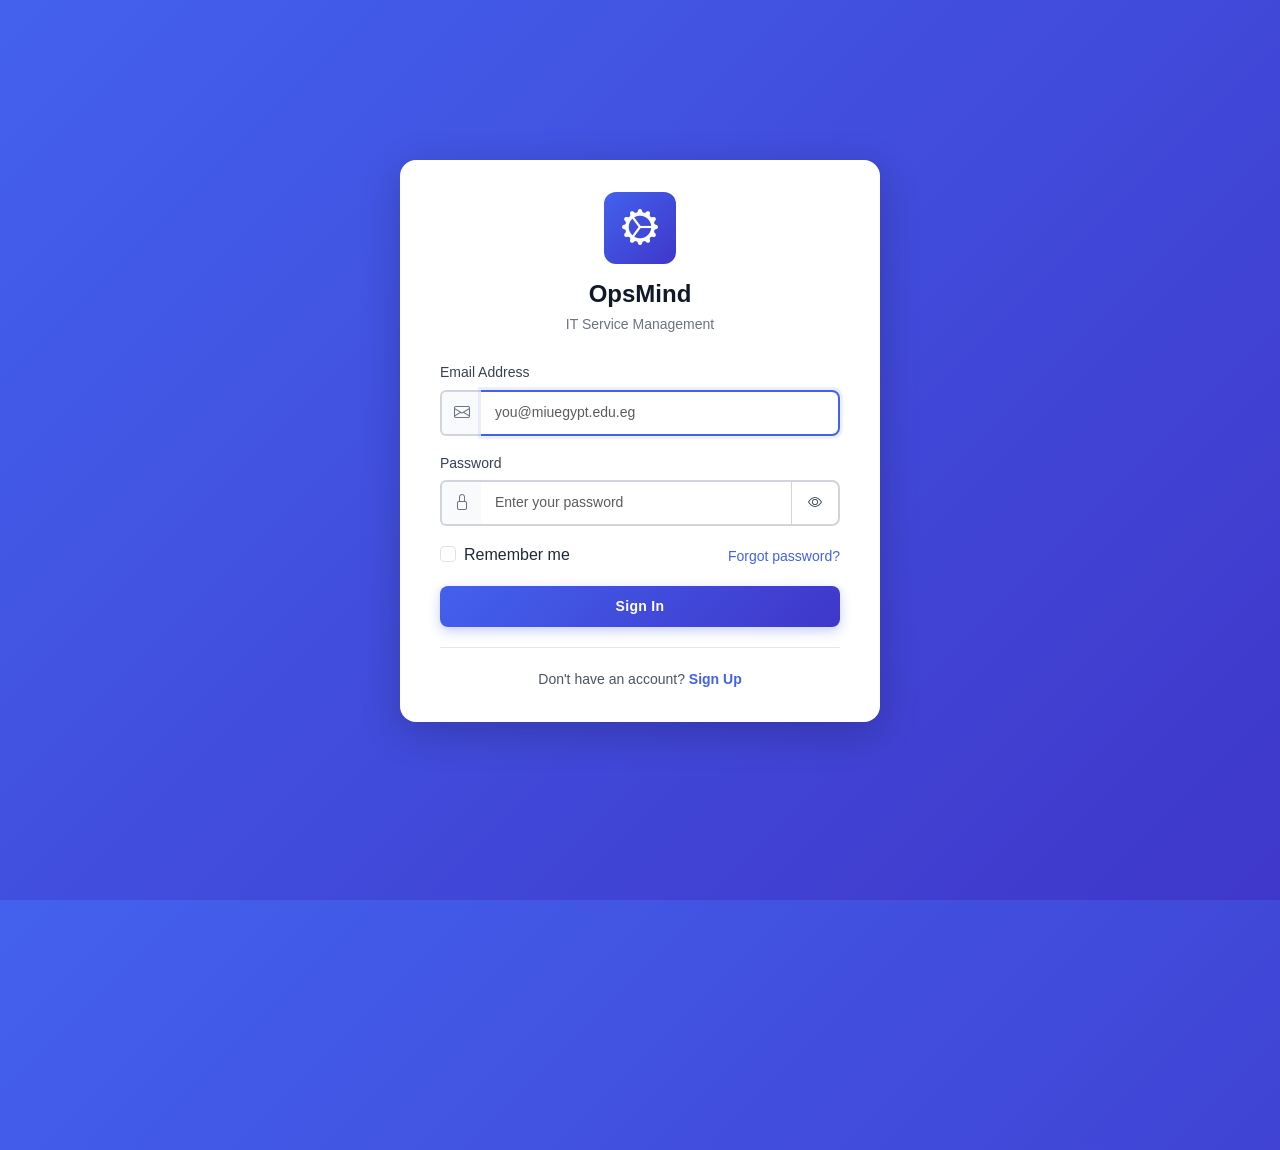
==== commit 7e9bfaa0: "Add user management page and workflows page with dynamic content and modals - Created users.html for" ====
--- a/ai-insights.html
+++ b/ai-insights.html
@@ -17,69 +17,12 @@
     <script src="/assets/js/config.js"></script>
 </head>
 <body class="app-body">
-    <!-- Navigation -->
-    <nav class="navbar-main" id="navbar-container">
-        <button class="navbar-menu-item sidebar-toggle" id="sidebarToggle" aria-label="Toggle sidebar">
-            <i class="bi bi-list"></i>
-        </button>
-        <a href="dashboard.html" class="navbar-brand">
-            <span class="navbar-brand-icon"><i class="bi bi-gear-wide-connected"></i></span>
-            <span class="d-none d-sm-inline">OpsMind</span>
-        </a>
-        <div class="navbar-menu">
-            <button class="navbar-menu-item d-none d-md-flex" id="globalSearch" aria-label="Global search"><i class="bi bi-search"></i></button>
-            <button class="navbar-menu-item" id="notificationsBtn" aria-label="Notifications"><i class="bi bi-bell"></i><span class="notification-badge" id="notificationBadge"></span></button>
-            <button class="navbar-menu-item d-none d-md-flex" id="helpBtn" aria-label="Help"><i class="bi bi-question-circle"></i></button>
-            <div class="dropdown">
-                <div class="navbar-user" data-bs-toggle="dropdown" aria-expanded="false" role="button">
-                    <div class="navbar-user-avatar" id="userAvatar">DU</div>
-                    <div class="navbar-user-info">
-                        <div class="navbar-user-name" id="userName">Demo User</div>
-                        <div class="navbar-user-role" id="userRole">Technician</div>
-                    </div>
-                    <i class="bi bi-chevron-down d-none d-md-inline text-muted"></i>
-                </div>
-                <ul class="dropdown-menu dropdown-menu-end">
-                    <li><div class="dropdown-header"><strong id="dropdownUserName">Demo User</strong><small class="text-muted d-block" id="dropdownUserEmail">demo@opsmind.io</small></div></li>
-                    <li><hr class="dropdown-divider"></li>
-                    <li><a class="dropdown-item" href="#"><i class="bi bi-person me-2"></i> Profile</a></li>
-                    <li><a class="dropdown-item" href="#"><i class="bi bi-gear me-2"></i> Settings</a></li>
-                    <li><hr class="dropdown-divider"></li>
-                    <li><a class="dropdown-item text-danger" href="#" id="logoutBtn"><i class="bi bi-box-arrow-right me-2"></i> Sign Out</a></li>
-                </ul>
-            </div>
-        </div>
-    </nav>
+    <!-- Navigation (loaded dynamically) -->
+    <nav class="navbar-main" id="navbar-container"></nav>
 
     <div class="app-wrapper">
-        <!-- Sidebar -->
-        <aside class="sidebar" id="sidebar-container">
-            <nav class="sidebar-nav">
-                <div class="sidebar-section">
-                    <div class="sidebar-section-title">Main</div>
-                    <a href="dashboard.html" class="sidebar-link" data-page="dashboard"><i class="bi bi-grid-1x2"></i><span>Dashboard</span></a>
-                    <a href="tickets.html" class="sidebar-link" data-page="tickets"><i class="bi bi-ticket-detailed"></i><span>Tickets</span></a>
-                    <a href="workflows.html" class="sidebar-link" data-page="workflows"><i class="bi bi-diagram-3"></i><span>Workflows</span></a>
-                </div>
-                <div class="sidebar-section">
-                    <div class="sidebar-section-title">Management</div>
-                    <a href="#" class="sidebar-link" data-page="assets"><i class="bi bi-hdd-stack"></i><span>Assets</span></a>
-                    <a href="#" class="sidebar-link" data-page="knowledge"><i class="bi bi-book"></i><span>Knowledge Base</span></a>
-                    <a href="#" class="sidebar-link" data-page="sla"><i class="bi bi-speedometer2"></i><span>SLA Policies</span></a>
-                </div>
-                <div class="sidebar-section">
-                    <div class="sidebar-section-title">AI & Automation</div>
-                    <a href="ai-insights.html" class="sidebar-link active" data-page="ai-insights"><i class="bi bi-robot"></i><span>AI Insights</span></a>
-                    <a href="#" class="sidebar-link" data-page="automations"><i class="bi bi-lightning-charge"></i><span>Automations</span></a>
-                </div>
-                <div class="sidebar-section">
-                    <div class="sidebar-section-title">Reports</div>
-                    <a href="#" class="sidebar-link" data-page="analytics"><i class="bi bi-graph-up"></i><span>Analytics</span></a>
-                    <a href="#" class="sidebar-link" data-page="reports"><i class="bi bi-file-earmark-bar-graph"></i><span>Reports</span></a>
-                </div>
-            </nav>
-        </aside>
-        <div class="sidebar-backdrop" id="sidebarBackdrop"></div>
+        <!-- Sidebar (loaded dynamically) -->
+        <div id="sidebar-container"></div>
 
         <!-- Main Content -->
         <main class="main-content">
--- a/assets/css/main.css
+++ b/assets/css/main.css
@@ -111,23 +111,56 @@
     justify-content: center;
     background: linear-gradient(135deg, var(--color-primary) 0%, var(--color-secondary) 100%);
     padding: 20px;
+    perspective: 1000px;
 }
 
 .login-container {
     width: 100%;
-    max-width: 420px;
-}
-
+    max-width: 480px;
+    perspective: 1000px;
+}
+
+/* Card Wrapper for Flip Effect */
+.login-card-wrapper {
+    position: relative;
+    width: 100%;
+    min-height: 580px;
+    transition: transform 0.8s;
+    transform-style: preserve-3d;
+}
+
+.login-card-wrapper.flipped {
+    transform: rotateY(180deg);
+}
+
+/* Individual Cards */
 .login-card {
+    position: absolute;
+    width: 100%;
+    min-height: 580px;
     background: white;
     border-radius: var(--radius-xl);
-    box-shadow: var(--shadow-lg);
-    padding: 40px;
+    box-shadow: 0 10px 40px rgba(0, 0, 0, 0.2);
+    padding: 32px 40px;
+    backface-visibility: hidden;
+    -webkit-backface-visibility: hidden;
+    overflow: visible;
+}
+
+.login-card-front {
+    z-index: 2;
+    transform: rotateY(0deg);
+    min-height: 500px;
+}
+
+.login-card-back {
+    transform: rotateY(180deg);
+    min-height: 580px;
 }
 
 .login-header {
     text-align: center;
-    margin-bottom: 32px;
+    margin-bottom: 24px;
 }
 
 .login-logo {
@@ -139,6 +172,11 @@
     align-items: center;
     justify-content: center;
     margin: 0 auto 16px;
+    transition: transform var(--transition-base);
+}
+
+.login-logo:hover {
+    transform: scale(1.05) rotate(5deg);
 }
 
 .login-logo i {
@@ -161,27 +199,98 @@
 
 .login-footer {
     text-align: center;
-    margin-top: 24px;
-    padding-top: 24px;
+    margin-top: 20px;
+    padding-top: 20px;
     border-top: 1px solid var(--color-gray-200);
 }
 
 .login-footer p {
-    font-size: var(--font-size-xs);
-    color: var(--color-gray-400);
+    font-size: var(--font-size-sm);
+    color: var(--color-gray-600);
     margin: 0;
+}
+
+.signup-link {
+    color: var(--color-primary);
+    text-decoration: none;
+    font-weight: 600;
+    transition: all var(--transition-fast);
+}
+
+.signup-link:hover {
+    color: var(--color-primary-hover);
+    text-decoration: underline;
 }
 
 .forgot-password-link {
     font-size: var(--font-size-sm);
     color: var(--color-primary);
     text-decoration: none;
+    transition: all var(--transition-fast);
 }
 
 .forgot-password-link:hover {
+    color: var(--color-primary-hover);
     text-decoration: underline;
 }
 
+/* Account Type Selector */
+.account-type-selector {
+    display: flex;
+    gap: 12px;
+    margin-bottom: 8px;
+}
+
+.account-type-option {
+    flex: 1;
+    margin: 0 !important;
+}
+
+.account-type-option .form-check-input {
+    display: none;
+}
+
+.account-type-option .form-check-label {
+    display: flex;
+    flex-direction: column;
+    align-items: center;
+    justify-content: center;
+    padding: 16px 12px;
+    border: 2px solid var(--color-gray-300);
+    border-radius: var(--radius-lg);
+    cursor: pointer;
+    transition: all var(--transition-base);
+    background: white;
+    font-weight: 500;
+    color: var(--color-gray-700);
+    text-align: center;
+}
+
+.account-type-option .form-check-label i {
+    font-size: 32px;
+    margin-bottom: 6px;
+    display: block;
+}
+
+.account-type-option .form-check-input:checked + .form-check-label {
+    border-color: var(--color-primary);
+    background: linear-gradient(135deg, var(--color-primary-light) 0%, rgba(67, 97, 238, 0.1) 100%);
+    color: var(--color-primary);
+    transform: translateY(-2px);
+    box-shadow: 0 4px 12px rgba(67, 97, 238, 0.2);
+}
+
+.account-type-option .form-check-label:hover {
+    border-color: var(--color-primary);
+    transform: translateY(-1px);
+}
+
+/* Doctor Icon Color */
+.account-type-option .form-check-input:checked + .form-check-label i {
+    color: var(--color-primary);
+}
+
+/* Login Form Enhancements */
 .btn-login {
     padding: 12px 24px;
     font-weight: 600;
@@ -190,6 +299,100 @@
 .btn-login .btn-loader {
     display: inline-flex;
     align-items: center;
+}
+
+/* Form Control Enhancements for Login/Signup */
+.login-card .form-control,
+.login-card .form-select {
+    padding: 9px 14px;
+    border: 2px solid var(--color-gray-300);
+    transition: all var(--transition-base);
+}
+
+.login-card .form-control:focus,
+.login-card .form-select:focus {
+    border-color: var(--color-primary);
+    box-shadow: 0 0 0 3px rgba(67, 97, 238, 0.1);
+}
+
+.login-card .input-group-text {
+    background: var(--color-gray-50);
+    border: 2px solid var(--color-gray-300);
+    border-right: none;
+    padding: 9px 12px;
+}
+
+.login-card .input-group .form-control {
+    border-left: none;
+}
+
+.login-card .input-group .btn {
+    border: 2px solid var(--color-gray-300);
+    border-left: none;
+}
+
+/* Compact form spacing */
+.login-card .mb-3 {
+    margin-bottom: 0.875rem !important;
+}
+
+.login-card .mb-4 {
+    margin-bottom: 1rem !important;
+}
+
+.login-card .form-label {
+    margin-bottom: 0.375rem;
+    font-size: 0.875rem;
+    font-weight: 500;
+}
+
+/* OTP Input Styling */
+.otp-input {
+    font-size: 1.5rem;
+    font-weight: 600;
+    letter-spacing: 0.5em;
+    padding: 0.75rem;
+}
+
+.otp-input:focus {
+    border-color: var(--color-primary);
+    box-shadow: 0 0 0 4px rgba(67, 97, 238, 0.15);
+}
+
+/* OTP Modal */
+#otpModal .modal-content {
+    border-radius: var(--radius-xl);
+}
+
+#otpModal .modal-header {
+    background: linear-gradient(135deg, var(--color-primary-light) 0%, rgba(67, 97, 238, 0.1) 100%);
+    border-bottom: 1px solid var(--color-gray-200);
+}
+
+#otpModal .modal-title {
+    color: var(--color-primary);
+    font-weight: 600;
+}
+
+/* Responsive adjustments for login cards */
+@media (max-width: 576px) {
+    .login-card {
+        padding: 30px 24px;
+    }
+    
+    .login-container {
+        max-width: 100%;
+    }
+    
+    .account-type-option .form-check-label {
+        padding: 12px 8px;
+        font-size: var(--font-size-sm);
+    }
+    
+    .account-type-option .form-check-label i {
+        font-size: 24px;
+        margin-bottom: 4px;
+    }
 }
 
 /* ====================================
@@ -492,6 +695,15 @@
     flex-wrap: wrap;
 }
 
+/* Enhanced page header spacing for buttons */
+.page-header-actions .btn {
+    min-height: 42px;
+    display: inline-flex;
+    align-items: center;
+    justify-content: center;
+    gap: 6px;
+}
+
 /* ====================================
    Page Content
    ==================================== */
@@ -817,8 +1029,50 @@
    ==================================== */
 .filter-card {
     border: none;
-    box-shadow: var(--shadow-sm);
+    box-shadow: 0 2px 8px rgba(0, 0, 0, 0.08);
     border-radius: var(--radius-lg);
+    background: white;
+    transition: all var(--transition-base);
+    overflow: hidden;
+}
+
+.filter-card:hover {
+    box-shadow: 0 4px 16px rgba(0, 0, 0, 0.12);
+}
+
+.filter-card .card-body {
+    padding: 24px;
+}
+
+/* Filter card button enhancements */
+.filter-card .btn {
+    min-height: 38px;
+}
+
+/* Clear filters button within filter card */
+.filter-card #clearFilters {
+    white-space: nowrap;
+    min-width: fit-content;
+}
+
+/* Form controls in filter card */
+.filter-card .form-label {
+    font-weight: 500;
+    color: var(--color-gray-700);
+    margin-bottom: 8px;
+    font-size: var(--font-size-sm);
+}
+
+.filter-card .form-control,
+.filter-card .form-select {
+    border: 1px solid var(--color-gray-300);
+    transition: all var(--transition-base);
+}
+
+.filter-card .form-control:focus,
+.filter-card .form-select:focus {
+    border-color: var(--color-primary);
+    box-shadow: 0 0 0 3px rgba(67, 97, 238, 0.1);
 }
 
 /* ====================================
@@ -1157,6 +1411,17 @@
     50% { opacity: 0.5; }
 }
 
+/* Shake animation for errors */
+@keyframes shake {
+    0%, 100% { transform: translateX(0); }
+    10%, 30%, 50%, 70%, 90% { transform: translateX(-5px); }
+    20%, 40%, 60%, 80% { transform: translateX(5px); }
+}
+
+.shake {
+    animation: shake 0.5s ease-in-out;
+}
+
 .step-title {
     font-size: var(--font-size-sm);
     font-weight: 600;
@@ -1426,28 +1691,146 @@
     font-weight: 500;
     padding: 8px 16px;
     border-radius: var(--radius);
-    transition: all var(--transition-fast);
+    transition: all var(--transition-base);
+    position: relative;
+    overflow: hidden;
 }
 
 .btn-primary {
-    background: var(--color-primary);
-    border-color: var(--color-primary);
+    background: linear-gradient(135deg, var(--color-primary) 0%, var(--color-secondary) 100%);
+    border: 2px solid transparent;
+    background-origin: border-box;
+    color: white;
+    box-shadow: 0 4px 12px rgba(67, 97, 238, 0.3);
+    font-weight: 600;
+    letter-spacing: 0.3px;
+    position: relative;
 }
 
 .btn-primary:hover {
-    background: var(--color-primary-hover);
-    border-color: var(--color-primary-hover);
+    background: linear-gradient(135deg, var(--color-primary-hover) 0%, #352db8 100%);
+    border-color: transparent;
+    box-shadow: 0 6px 20px rgba(67, 97, 238, 0.4);
+    transform: translateY(-2px);
+    color: white;
+}
+
+.btn-primary:active {
+    transform: translateY(0);
+    box-shadow: 0 3px 8px rgba(67, 97, 238, 0.35);
+}
+
+/* Subtle pulse effect on primary buttons */
+.btn-primary:not(:hover):not(:active) {
+    animation: pulseGlow 3s ease-in-out infinite;
+}
+
+/* Create Ticket Button - Enhanced */
+#createTicketBtn {
+    padding: 11px 28px;
+    font-size: var(--font-size-base);
+    border-radius: var(--radius-lg);
+    font-weight: 600;
+    letter-spacing: 0.5px;
+    text-transform: none;
+    position: relative;
+    overflow: visible;
+}
+
+#createTicketBtn i {
+    font-size: 1.2em;
+    transition: transform var(--transition-base);
+    display: inline-block;
+}
+
+#createTicketBtn:hover i {
+    transform: rotate(90deg);
+}
+
+/* Add a subtle shine effect */
+#createTicketBtn::before {
+    content: '';
+    position: absolute;
+    top: 0;
+    left: -100%;
+    width: 100%;
+    height: 100%;
+    background: linear-gradient(90deg, transparent, rgba(255, 255, 255, 0.2), transparent);
+    transition: left 0.5s;
+}
+
+#createTicketBtn:hover::before {
+    left: 100%;
 }
 
 .btn-outline-secondary {
     border-color: var(--color-gray-300);
     color: var(--color-gray-700);
+    background: white;
+    transition: all var(--transition-base);
 }
 
 .btn-outline-secondary:hover {
     background: var(--color-gray-100);
     border-color: var(--color-gray-400);
     color: var(--color-gray-900);
+    box-shadow: 0 2px 6px rgba(0, 0, 0, 0.08);
+    transform: translateY(-1px);
+}
+
+.btn-outline-secondary:active {
+    transform: translateY(0);
+}
+
+/* Clear Filters Button - Enhanced */
+#clearFilters {
+    position: relative;
+    border: 2px solid var(--color-danger);
+    color: var(--color-danger);
+    background: white;
+    font-weight: 600;
+    transition: all var(--transition-base);
+    letter-spacing: 0.3px;
+    padding: 8px 18px;
+}
+
+#clearFilters:hover {
+    background: var(--color-danger);
+    border-color: var(--color-danger);
+    color: white;
+    box-shadow: 0 4px 12px rgba(239, 68, 68, 0.3);
+    transform: translateY(-1px);
+}
+
+#clearFilters:active {
+    transform: translateY(0);
+    box-shadow: 0 2px 6px rgba(239, 68, 68, 0.25);
+}
+
+#clearFilters i {
+    transition: transform var(--transition-base);
+    font-weight: bold;
+}
+
+#clearFilters:hover i {
+    transform: rotate(180deg);
+}
+
+/* Focus states for accessibility */
+.btn-primary:focus,
+#createTicketBtn:focus {
+    outline: none;
+    box-shadow: 0 0 0 3px rgba(67, 97, 238, 0.3);
+}
+
+#clearFilters:focus {
+    outline: none;
+    box-shadow: 0 0 0 3px rgba(239, 68, 68, 0.2);
+}
+
+.btn-outline-secondary:focus {
+    outline: none;
+    box-shadow: 0 0 0 3px rgba(156, 163, 175, 0.2);
 }
 
 .btn-sm {
@@ -1459,6 +1842,30 @@
 .btn .btn-loader {
     display: inline-flex;
     align-items: center;
+}
+
+/* ====================================
+   Button Animations & Special Effects
+   ==================================== */
+@keyframes pulseGlow {
+    0%, 100% {
+        box-shadow: 0 2px 8px rgba(67, 97, 238, 0.25);
+    }
+    50% {
+        box-shadow: 0 2px 12px rgba(67, 97, 238, 0.4);
+    }
+}
+
+/* Ripple effect on button click */
+@keyframes ripple {
+    0% {
+        transform: scale(0);
+        opacity: 0.6;
+    }
+    100% {
+        transform: scale(2);
+        opacity: 0;
+    }
 }
 
 /* ====================================
@@ -1513,6 +1920,135 @@
     
     .modal-dialog {
         margin: 8px;
+    }
+    
+    /* Mobile button adjustments */
+    #createTicketBtn {
+        padding: 10px 18px;
+        font-size: var(--font-size-sm);
+    }
+    
+    .page-header-actions {
+        width: 100%;
+    }
+    
+    .page-header-actions .btn {
+        flex: 1;
+    }
+    
+    #clearFilters {
+        padding: 8px 14px;
+    }
+}
+
+@media (max-width: 575.98px) {
+    /* Stack buttons on very small screens */
+    .page-header {
+        flex-direction: column;
+        align-items: stretch;
+    }
+    
+    .page-header-actions {
+        justify-content: stretch;
+    }
+    
+    #createTicketBtn {
+        width: 100%;
+        justify-content: center;
+    }
+}
+
+/* Large screens - Enhanced spacing and sizes */
+@media (min-width: 1400px) {
+    #createTicketBtn {
+        padding: 12px 32px;
+        font-size: 1.05rem;
+    }
+    
+    #clearFilters {
+        padding: 10px 20px;
+    }
+    
+    .filter-card .form-label {
+        font-weight: 500;
+    }
+}
+
+/* Desktop and Laptop screens */
+@media (min-width: 992px) and (max-width: 1399.98px) {
+    #createTicketBtn {
+        padding: 10px 24px;
+    }
+    
+    #clearFilters {
+        padding: 9px 16px;
+        font-size: var(--font-size-sm);
+    }
+    
+    /* Ensure full text shows */
+    #clearFilters .d-none.d-xl-inline {
+        display: inline !important;
+    }
+}
+
+/* Tablet screens */
+@media (min-width: 768px) and (max-width: 991.98px) {
+    .filter-card .col-lg-1 {
+        flex: 0 0 auto;
+        width: 100%;
+    }
+    
+    #clearFilters {
+        width: 100%;
+        justify-content: center;
+    }
+}
+
+/* Mobile screens */
+@media (max-width: 767.98px) {
+    .page-header {
+        padding: 16px;
+    }
+    
+    .page-content {
+        padding: 16px;
+    }
+    
+    .page-title {
+        font-size: var(--font-size-xl);
+    }
+    
+    .stat-card-body {
+        padding: 16px;
+    }
+    
+    .stat-value {
+        font-size: var(--font-size-xl);
+    }
+    
+    .modal-dialog {
+        margin: 8px;
+    }
+    
+    /* Mobile button adjustments */
+    #createTicketBtn {
+        padding: 10px 18px;
+        font-size: var(--font-size-sm);
+        width: 100%;
+    }
+    
+    .page-header-actions {
+        width: 100%;
+    }
+    
+    #clearFilters {
+        width: 100%;
+        padding: 10px 16px;
+    }
+    
+    /* Show icon only on mobile for space */
+    #clearFilters span {
+        display: inline !important;
     }
 }
 
@@ -1554,3 +2090,158 @@
         padding-top: 0 !important;
     }
 }
+
+/* ===================================
+   User Management Styles
+   =================================== */
+
+/* User Avatar in Table */
+.user-avatar {
+    width: 40px;
+    height: 40px;
+    border-radius: 50%;
+    background: linear-gradient(135deg, var(--color-primary), var(--color-primary-dark));
+    color: white;
+    display: inline-flex;
+    align-items: center;
+    justify-content: center;
+    font-weight: 600;
+    font-size: 0.875rem;
+    flex-shrink: 0;
+}
+
+/* Stat Cards */
+.stat-card {
+    background: white;
+    border-radius: var(--radius-lg);
+    padding: 1.25rem;
+    border: 1px solid var(--color-gray-200);
+    transition: all var(--transition-base);
+    display: flex;
+    align-items: center;
+    gap: 1rem;
+}
+
+.stat-card:hover {
+    box-shadow: 0 4px 12px rgba(0, 0, 0, 0.08);
+    transform: translateY(-2px);
+}
+
+.stat-card-icon {
+    width: 48px;
+    height: 48px;
+    border-radius: var(--radius);
+    display: flex;
+    align-items: center;
+    justify-content: center;
+    font-size: 1.5rem;
+    color: white;
+    flex-shrink: 0;
+}
+
+.stat-card-icon.bg-primary {
+    background: var(--color-primary);
+}
+
+.stat-card-icon.bg-success {
+    background: var(--color-success);
+}
+
+.stat-card-icon.bg-info {
+    background: var(--color-info);
+}
+
+.stat-card-icon.bg-warning {
+    background: var(--color-warning);
+}
+
+.stat-card-content {
+    flex: 1;
+    min-width: 0;
+}
+
+.stat-card-value {
+    font-size: 1.75rem;
+    font-weight: 700;
+    color: var(--color-gray-900);
+    line-height: 1.2;
+}
+
+.stat-card-label {
+    font-size: 0.875rem;
+    color: var(--color-gray-600);
+    margin-top: 0.25rem;
+}
+
+/* User Modal Enhancements */
+#userModal .form-label {
+    font-weight: 500;
+    color: var(--color-gray-700);
+}
+
+#userModal .form-text {
+    font-size: 0.8125rem;
+}
+
+#userModal .invalid-feedback {
+    font-size: 0.8125rem;
+}
+
+/* Role Badges */
+.badge {
+    font-weight: 500;
+    padding: 0.35em 0.65em;
+    font-size: 0.8125rem;
+}
+
+/* Table Action Buttons */
+.btn-group-sm .btn {
+    padding: 0.25rem 0.5rem;
+    font-size: 0.875rem;
+}
+
+/* Delete Modal Styling */
+#deleteUserModal .modal-header {
+    border-bottom: none;
+}
+
+#deleteUserModal .modal-body {
+    padding: 1.5rem;
+}
+
+/* Responsive Stats */
+@media (max-width: 575px) {
+    .stat-card {
+        padding: 1rem;
+    }
+    
+    .stat-card-icon {
+        width: 40px;
+        height: 40px;
+        font-size: 1.25rem;
+    }
+    
+    .stat-card-value {
+        font-size: 1.5rem;
+    }
+}
+
+/* User Table Enhancements */
+.table tbody tr {
+    transition: background-color var(--transition-base);
+}
+
+.table tbody tr:hover {
+    background-color: var(--color-gray-50);
+}
+
+/* Filter Card Responsive */
+@media (max-width: 767px) {
+    .filter-card .row > div {
+        margin-bottom: 0.5rem;
+    }
+    
+    .filter-card .row > div:last-child {
+        margin-bottom: 0;
+    }
+}
